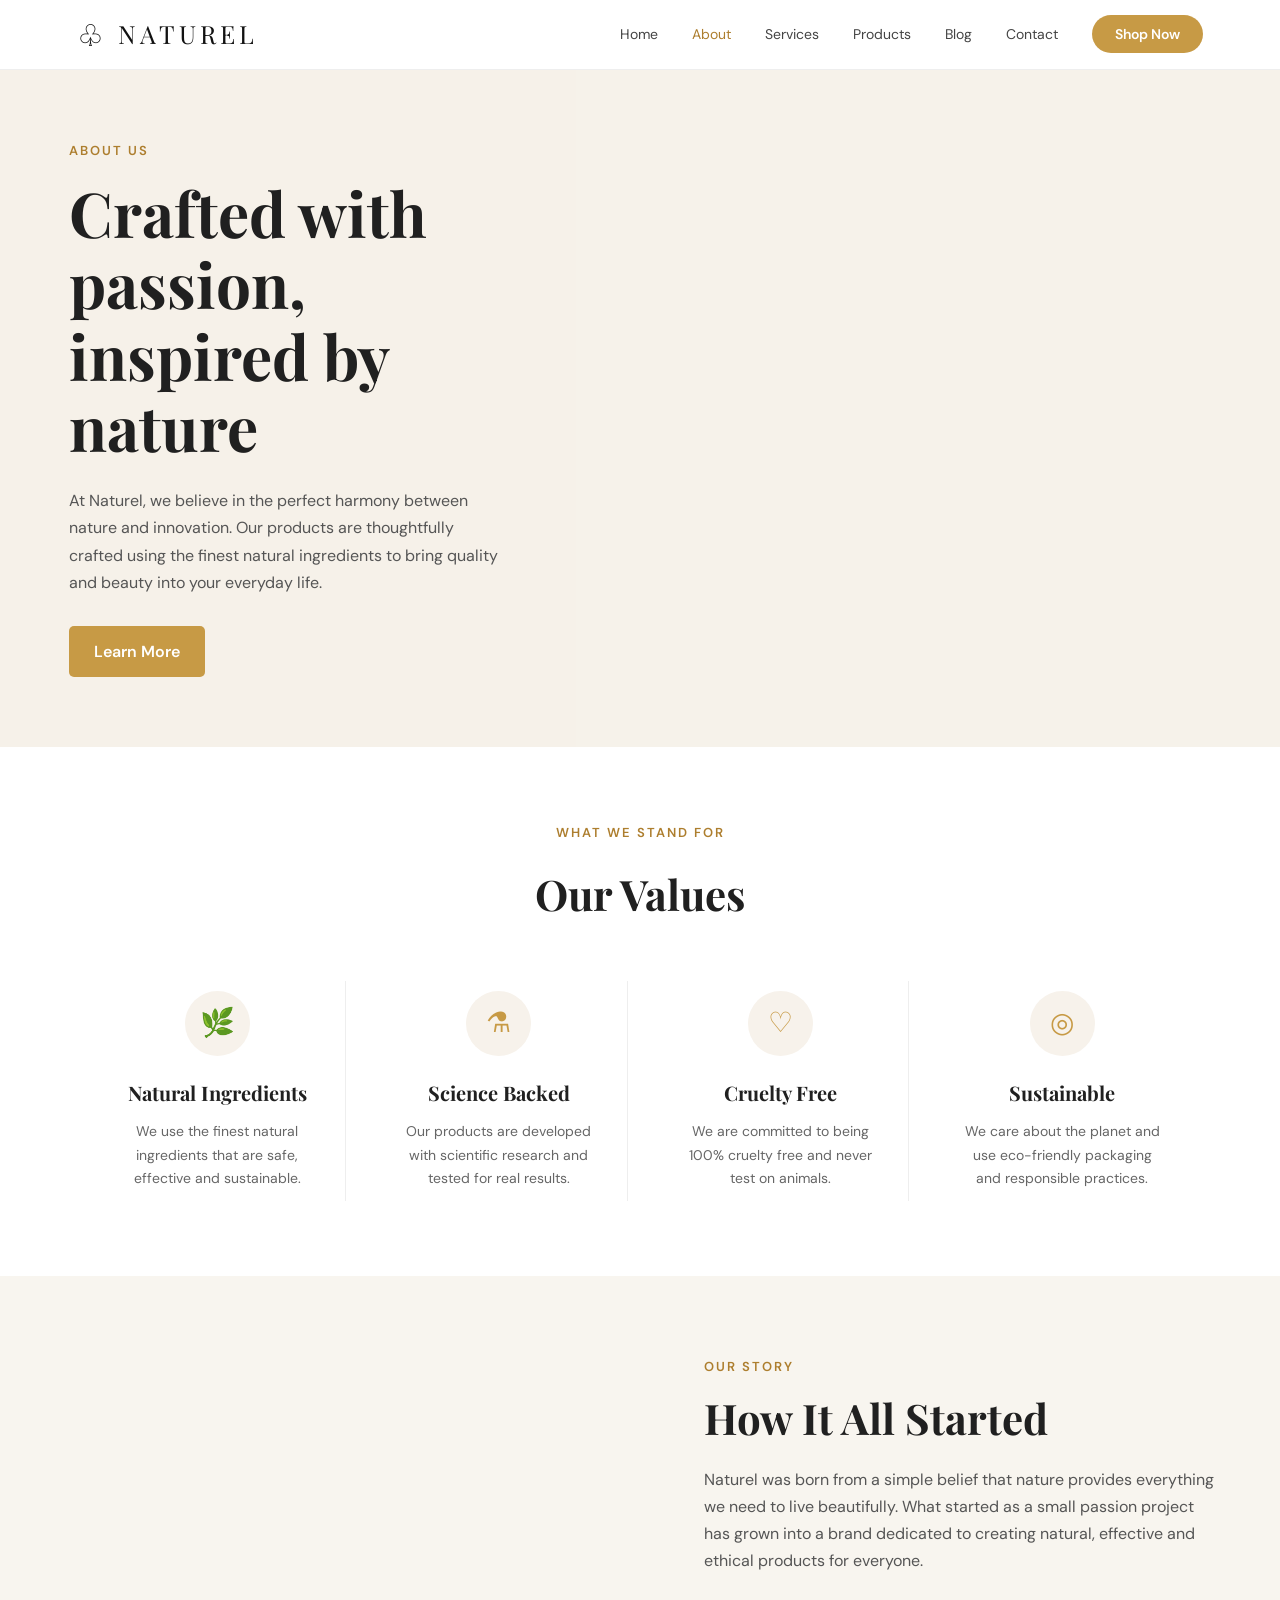
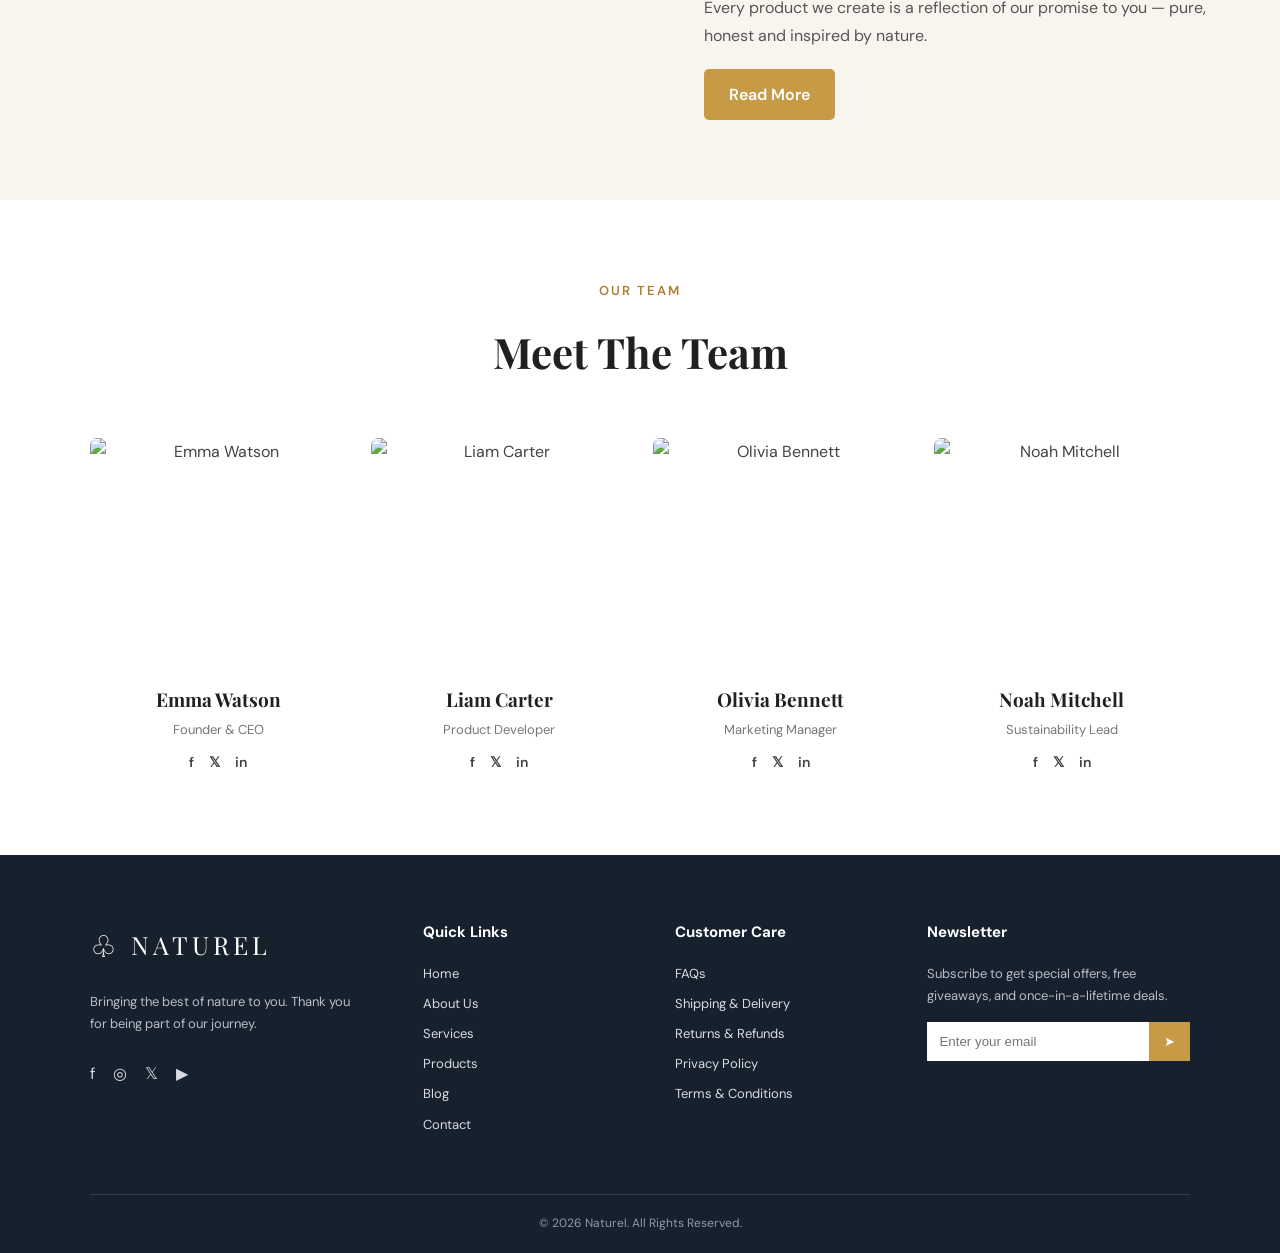
==== index.html @ 74952aab "create file" ====
<!DOCTYPE html>
<html lang="en">

<head>
    <meta charset="UTF-8">
    <meta name="viewport" content="width=device-width, initial-scale=1.0">
    <title>About Us | Naturel</title>

    <link rel="preconnect" href="https://fonts.googleapis.com">
    <link rel="preconnect" href="https://fonts.gstatic.com" crossorigin>
    <link
        href="https://fonts.googleapis.com/css2?family=DM+Sans:wght@400;500;600;700&family=Playfair+Display:wght@500;600;700&display=swap"
        rel="stylesheet">
    <link rel="stylesheet" href="style.css">
</head>

<body>

    <!-- NAVIGATION -->
    <nav class="navbar">
        <a href="#" class="logo">
            <span class="logo-icon">♧</span>
            NATUREL
        </a>

        <ul class="nav-links">
            <li><a href="#">Home</a></li>
            <li><a href="#" class="active">About</a></li>
            <li><a href="#">Services</a></li>
            <li><a href="#">Products</a></li>
            <li><a href="#">Blog</a></li>
            <li><a href="#">Contact</a></li>
            <li><a href="#" class="shop-btn">Shop Now</a></li>
        </ul>
    </nav>


    <!-- HERO -->
    <section class="hero">
        <div class="hero-content">
            <div class="eyebrow">ABOUT US</div>

            <h1>
                Crafted with passion,
                inspired by nature
            </h1>

            <p>
                At Naturel, we believe in the perfect harmony between
                nature and innovation. Our products are thoughtfully
                crafted using the finest natural ingredients to bring
                quality and beauty into your everyday life.
            </p>

            <a href="#story" class="primary-btn">Learn More</a>
        </div>

        <div class="hero-image"></div>
    </section>


    <!-- VALUES -->
    <section class="values">
        <div class="eyebrow">WHAT WE STAND FOR</div>
        <h2 class="section-title">Our Values</h2>

        <div class="values-grid">

            <div class="value-card">
                <div class="value-icon">🌿</div>
                <h3>Natural Ingredients</h3>
                <p>
                    We use the finest natural ingredients that are
                    safe, effective and sustainable.
                </p>
            </div>

            <div class="value-card">
                <div class="value-icon">⚗</div>
                <h3>Science Backed</h3>
                <p>
                    Our products are developed with scientific research
                    and tested for real results.
                </p>
            </div>

            <div class="value-card">
                <div class="value-icon">♡</div>
                <h3>Cruelty Free</h3>
                <p>
                    We are committed to being 100% cruelty free and
                    never test on animals.
                </p>
            </div>

            <div class="value-card">
                <div class="value-icon">◎</div>
                <h3>Sustainable</h3>
                <p>
                    We care about the planet and use eco-friendly
                    packaging and responsible practices.
                </p>
            </div>

        </div>
    </section>


    <!-- STORY -->
    <section class="story" id="story">

        <div class="story-image"></div>

        <div class="story-content">
            <div class="eyebrow">OUR STORY</div>

            <h2>How It All Started</h2>

            <p>
                Naturel was born from a simple belief that nature
                provides everything we need to live beautifully.
                What started as a small passion project has grown
                into a brand dedicated to creating natural,
                effective and ethical products for everyone.
            </p>

            <p>
                Every product we create is a reflection of our
                promise to you — pure, honest and inspired by nature.
            </p>

            <a href="#" class="primary-btn">Read More</a>
        </div>

    </section>


    <!-- TEAM -->
    <section class="team">

        <div class="eyebrow">OUR TEAM</div>
        <h2 class="section-title">Meet The Team</h2>

        <div class="team-grid">

            <div class="team-member">
                <img src="https://images.unsplash.com/photo-1551836022-d5d88e9218df?auto=format&fit=crop&w=700&q=85"
                    alt="Emma Watson">
                <h3>Emma Watson</h3>
                <div class="role">Founder & CEO</div>
                <div class="socials">
                    <a href="#">f</a>
                    <a href="#">𝕏</a>
                    <a href="#">in</a>
                </div>
            </div>

            <div class="team-member">
                <img src="https://images.unsplash.com/photo-1560250097-0b93528c311a?auto=format&fit=crop&w=700&q=85"
                    alt="Liam Carter">
                <h3>Liam Carter</h3>
                <div class="role">Product Developer</div>
                <div class="socials">
                    <a href="#">f</a>
                    <a href="#">𝕏</a>
                    <a href="#">in</a>
                </div>
            </div>

            <div class="team-member">
                <img src="https://images.unsplash.com/photo-1556761175-b413da4baf72?auto=format&fit=crop&w=700&q=85"
                    alt="Olivia Bennett">
                <h3>Olivia Bennett</h3>
                <div class="role">Marketing Manager</div>
                <div class="socials">
                    <a href="#">f</a>
                    <a href="#">𝕏</a>
                    <a href="#">in</a>
                </div>
            </div>

            <div class="team-member">
                <img src="https://images.unsplash.com/photo-1519085360753-af0119f7cbe7?auto=format&fit=crop&w=700&q=85"
                    alt="Noah Mitchell">
                <h3>Noah Mitchell</h3>
                <div class="role">Sustainability Lead</div>
                <div class="socials">
                    <a href="#">f</a>
                    <a href="#">𝕏</a>
                    <a href="#">in</a>
                </div>
            </div>

        </div>
    </section>


    <!-- FOOTER -->
    <footer>

        <div class="footer-grid">

            <div>
                <div class="logo footer-logo">
                    <span class="logo-icon">♧</span>
                    NATUREL
                </div>

                <p>
                    Bringing the best of nature to you.
                    Thank you for being part of our journey.
                </p>

                <div class="footer-socials">
                    <a href="#">f</a>
                    <a href="#">◎</a>
                    <a href="#">𝕏</a>
                    <a href="#">▶</a>
                </div>
            </div>


            <div>
                <h3>Quick Links</h3>

                <ul class="footer-links">
                    <li><a href="#">Home</a></li>
                    <li><a href="#">About Us</a></li>
                    <li><a href="#">Services</a></li>
                    <li><a href="#">Products</a></li>
                    <li><a href="#">Blog</a></li>
                    <li><a href="#">Contact</a></li>
                </ul>
            </div>


            <div>
                <h3>Customer Care</h3>

                <ul class="footer-links">
                    <li><a href="#">FAQs</a></li>
                    <li><a href="#">Shipping & Delivery</a></li>
                    <li><a href="#">Returns & Refunds</a></li>
                    <li><a href="#">Privacy Policy</a></li>
                    <li><a href="#">Terms & Conditions</a></li>
                </ul>
            </div>


            <div class="newsletter">
                <h3>Newsletter</h3>

                <p>
                    Subscribe to get special offers, free giveaways,
                    and once-in-a-lifetime deals.
                </p>

                <form class="newsletter-form">
                    <input type="email" placeholder="Enter your email" required>

                    <button type="submit">➤</button>
                </form>
            </div>

        </div>

        <div class="copyright">
            © 2026 Naturel. All Rights Reserved.
        </div>

    </footer>

</body>

</html>
---- style.css ----
* {
    margin: 0;
    padding: 0;
    box-sizing: border-box;
}

:root {
    --gold: #c79a45;
    --gold-dark: #ad7e2e;
    --dark: #17202d;
    --text: #444;
    --cream: #f6f1e9;
    --light: #fafafa;
    --white: #fff;
}

body {
    font-family: "DM Sans", sans-serif;
    color: var(--text);
    line-height: 1.7;
    background: var(--white);
}

h1,
h2,
h3 {
    font-family: "Playfair Display", serif;
    color: #202020;
}

a {
    text-decoration: none;
    color: inherit;
}

img {
    display: block;
    width: 100%;
    object-fit: cover;
}

/* NAVIGATION */
.navbar {
    height: 70px;
    display: flex;
    align-items: center;
    justify-content: space-between;
    padding: 0 6%;
    background: white;
    border-bottom: 1px solid #eee;
    position: sticky;
    top: 0;
    z-index: 1000;
}

.logo {
    display: flex;
    align-items: center;
    gap: 10px;
    font-family: "Playfair Display", serif;
    font-size: 25px;
    letter-spacing: 4px;
    color: #111;
}

.logo-icon {
    font-size: 30px;
}

.nav-links {
    display: flex;
    align-items: center;
    gap: 34px;
    list-style: none;
    font-size: 14px;
}

.nav-links a {
    transition: .3s;
}

.nav-links a:hover,
.nav-links .active {
    color: var(--gold-dark);
}

.shop-btn {
    background: var(--gold);
    color: white !important;
    padding: 10px 23px;
    border-radius: 25px;
    font-weight: 600;
}

.shop-btn:hover {
    background: var(--gold-dark);
}

/* HERO */
.hero {
    min-height: 500px;
    display: grid;
    grid-template-columns: 45% 55%;
    background: var(--cream);
}

.hero-content {
    display: flex;
    flex-direction: column;
    justify-content: center;
    padding: 70px 12%;
}

.eyebrow {
    color: var(--gold-dark);
    font-size: 13px;
    font-weight: 600;
    letter-spacing: 2px;
    margin-bottom: 15px;
}

.hero h1 {
    font-size: clamp(42px, 5vw, 62px);
    line-height: 1.15;
    margin-bottom: 25px;
}

.hero p {
    max-width: 530px;
    font-size: 16px;
    color: #555;
    margin-bottom: 30px;
}

.primary-btn {
    display: inline-block;
    width: fit-content;
    background: var(--gold);
    color: white;
    padding: 12px 25px;
    border-radius: 5px;
    font-weight: 600;
    transition: .3s;
}

.primary-btn:hover {
    background: var(--gold-dark);
    transform: translateY(-2px);
}

.hero-image {
    min-height: 500px;
    background:
        linear-gradient(rgba(255, 255, 255, .05), rgba(255, 255, 255, .05)),
        url("https://images.unsplash.com/photo-1608571423902-eed4a5ad8108?auto=format&fit=crop&w=1400&q=85") center/cover;
}

/* VALUES */
.values {
    padding: 75px 7%;
    text-align: center;
}

.section-title {
    font-size: 42px;
    margin-bottom: 50px;
}

.values-grid {
    max-width: 1200px;
    margin: auto;
    display: grid;
    grid-template-columns: repeat(4, 1fr);
    gap: 25px;
}

.value-card {
    padding: 10px 25px;
    border-right: 1px solid #eee;
}

.value-card:last-child {
    border-right: none;
}

.value-icon {
    width: 65px;
    height: 65px;
    margin: 0 auto 20px;
    display: flex;
    justify-content: center;
    align-items: center;
    background: #f7f2eb;
    border-radius: 50%;
    color: var(--gold);
    font-size: 28px;
}

.value-card h3 {
    font-size: 20px;
    margin-bottom: 10px;
}

.value-card p {
    font-size: 14px;
    color: #666;
}

/* STORY */
.story {
    display: grid;
    grid-template-columns: 1fr 1fr;
    background: #f8f5ef;
}

.story-image {
    min-height: 480px;
    background:
        url("https://images.unsplash.com/photo-1611930022073-b7a4ba5fcccd?auto=format&fit=crop&w=1200&q=85") center/cover;
}

.story-content {
    padding: 80px 10%;
    display: flex;
    flex-direction: column;
    justify-content: center;
}

.story-content h2 {
    font-size: 42px;
    line-height: 1.2;
    margin-bottom: 22px;
}

.story-content p {
    margin-bottom: 20px;
    color: #555;
}

/* TEAM */
.team {
    padding: 80px 7%;
    text-align: center;
}

.team-grid {
    max-width: 1100px;
    margin: auto;
    display: grid;
    grid-template-columns: repeat(4, 1fr);
    gap: 25px;
}

.team-member img {
    height: 230px;
    border-radius: 7px;
    margin-bottom: 15px;
}

.team-member h3 {
    font-size: 19px;
    margin-bottom: 3px;
}

.role {
    font-size: 13px;
    color: #777;
    margin-bottom: 10px;
}

.socials {
    display: flex;
    justify-content: center;
    gap: 15px;
    font-weight: 600;
    font-size: 14px;
}

.socials a:hover {
    color: var(--gold);
}

/* FOOTER */
footer {
    background: var(--dark);
    color: #d8dce2;
    padding: 65px 7% 20px;
}

.footer-grid {
    max-width: 1200px;
    margin: auto;
    display: grid;
    grid-template-columns: 1.4fr 1fr 1fr 1.3fr;
    gap: 50px;
}

.footer-logo {
    color: white;
    margin-bottom: 20px;
}

footer h3 {
    color: white;
    font-family: "DM Sans", sans-serif;
    font-size: 15px;
    margin-bottom: 18px;
}

footer p {
    font-size: 13px;
    color: #b9bec6;
    max-width: 260px;
}

.footer-links {
    list-style: none;
}

.footer-links li {
    margin-bottom: 8px;
    font-size: 13px;
}

.footer-links a:hover {
    color: var(--gold);
}

.newsletter p {
    margin-bottom: 15px;
}

.newsletter-form {
    display: flex;
}

.newsletter-form input {
    width: 100%;
    padding: 12px;
    border: none;
    outline: none;
}

.newsletter-form button {
    width: 50px;
    border: none;
    background: var(--gold);
    color: white;
    cursor: pointer;
}

.footer-socials {
    display: flex;
    gap: 18px;
    margin-top: 25px;
}

.copyright {
    max-width: 1200px;
    margin: 50px auto 0;
    padding-top: 18px;
    border-top: 1px solid #343c48;
    text-align: center;
    font-size: 12px;
    color: #9299a4;
}

/* MOBILE */
@media (max-width: 900px) {
    .nav-links {
        display: none;
    }

    .hero,
    .story {
        grid-template-columns: 1fr;
    }

    .hero-content {
        padding: 60px 8%;
    }

    .hero-image {
        min-height: 380px;
    }

    .values-grid,
    .team-grid {
        grid-template-columns: repeat(2, 1fr);
    }

    .value-card:nth-child(2) {
        border-right: none;
    }

    .footer-grid {
        grid-template-columns: repeat(2, 1fr);
    }
}

@media (max-width: 600px) {
    .navbar {
        padding: 0 5%;
    }

    .logo {
        font-size: 21px;
    }

    .shop-btn {
        padding: 8px 15px;
        font-size: 12px;
    }

    .hero h1 {
        font-size: 40px;
    }

    .values,
    .team {
        padding: 55px 6%;
    }

    .section-title,
    .story-content h2 {
        font-size: 34px;
    }

    .values-grid,
    .team-grid,
    .footer-grid {
        grid-template-columns: 1fr;
    }

    .value-card {
        border-right: none;
        border-bottom: 1px solid #eee;
        padding-bottom: 25px;
    }

    .value-card:last-child {
        border-bottom: none;
    }

    .story-content {
        padding: 55px 8%;
    }

    .story-image {
        min-height: 330px;
    }

    .team-member img {
        height: 280px;
    }

    footer {
        padding: 50px 8% 20px;
    }
}
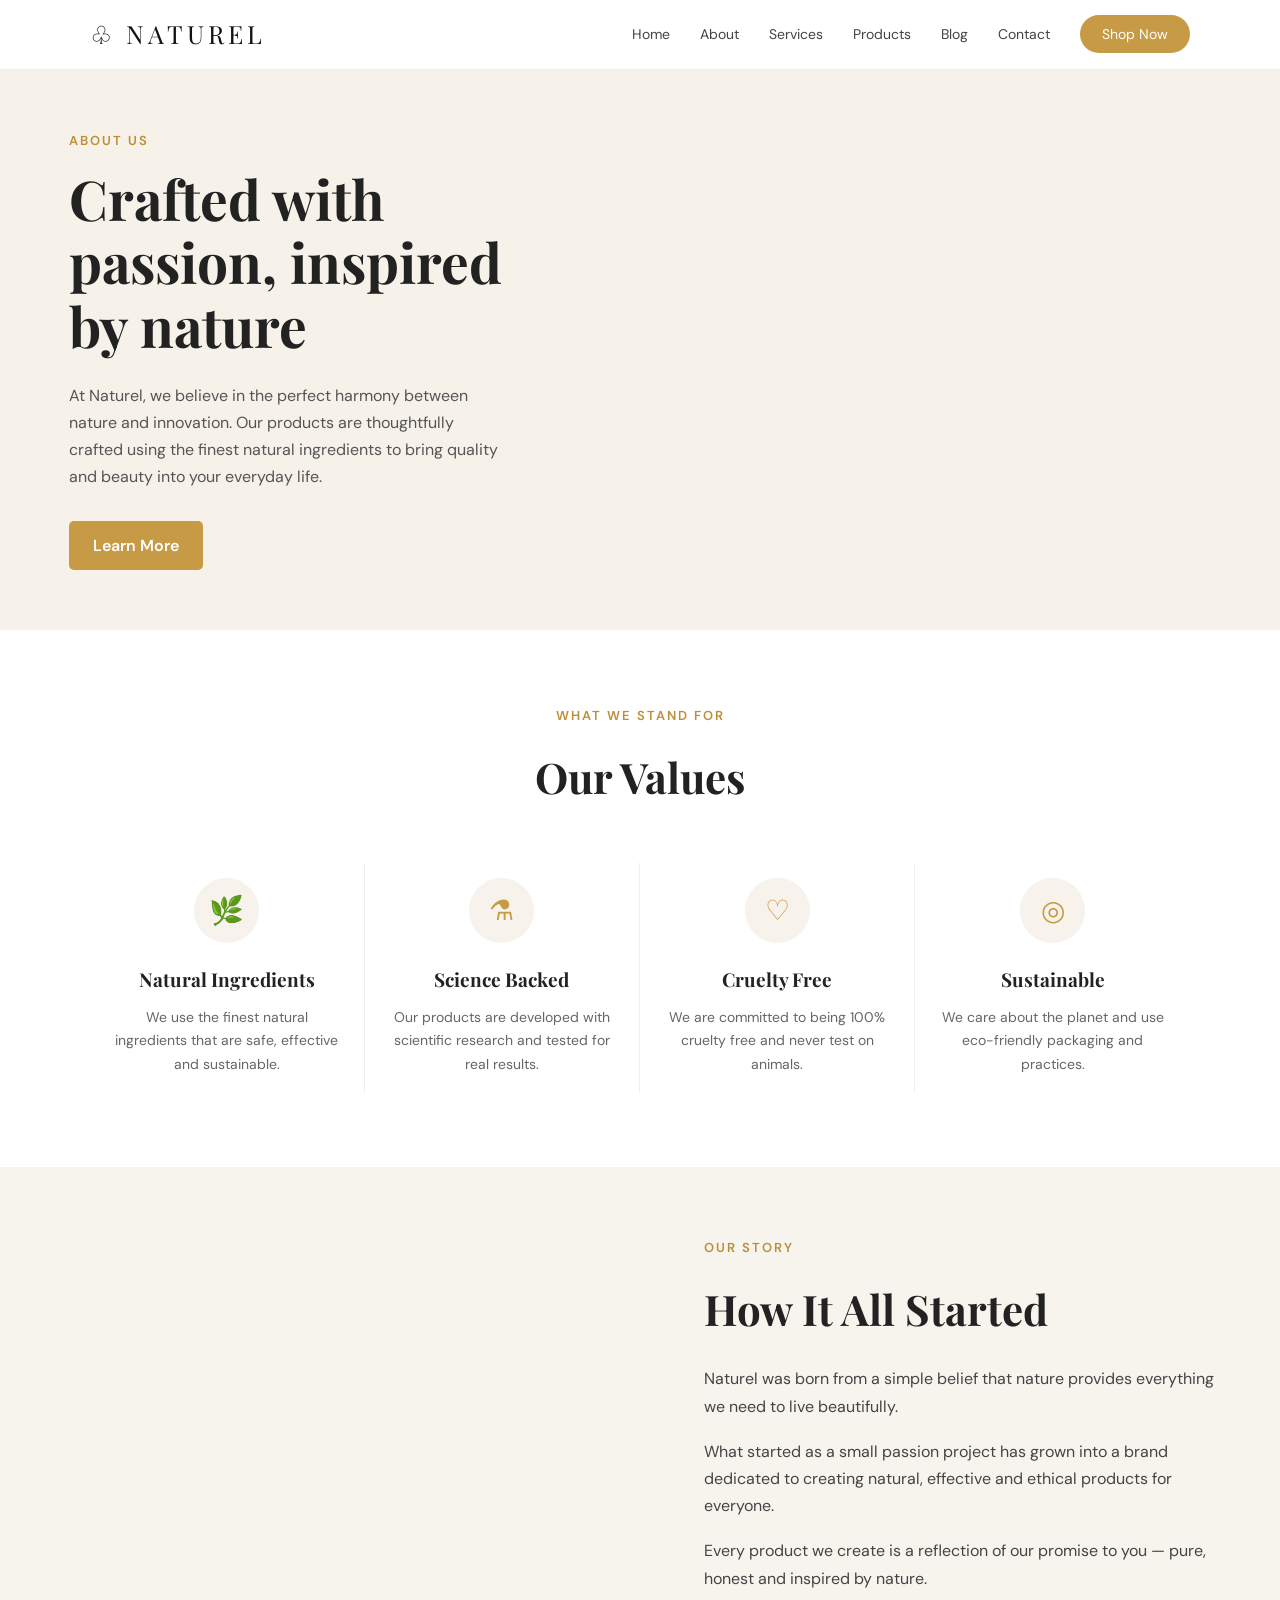
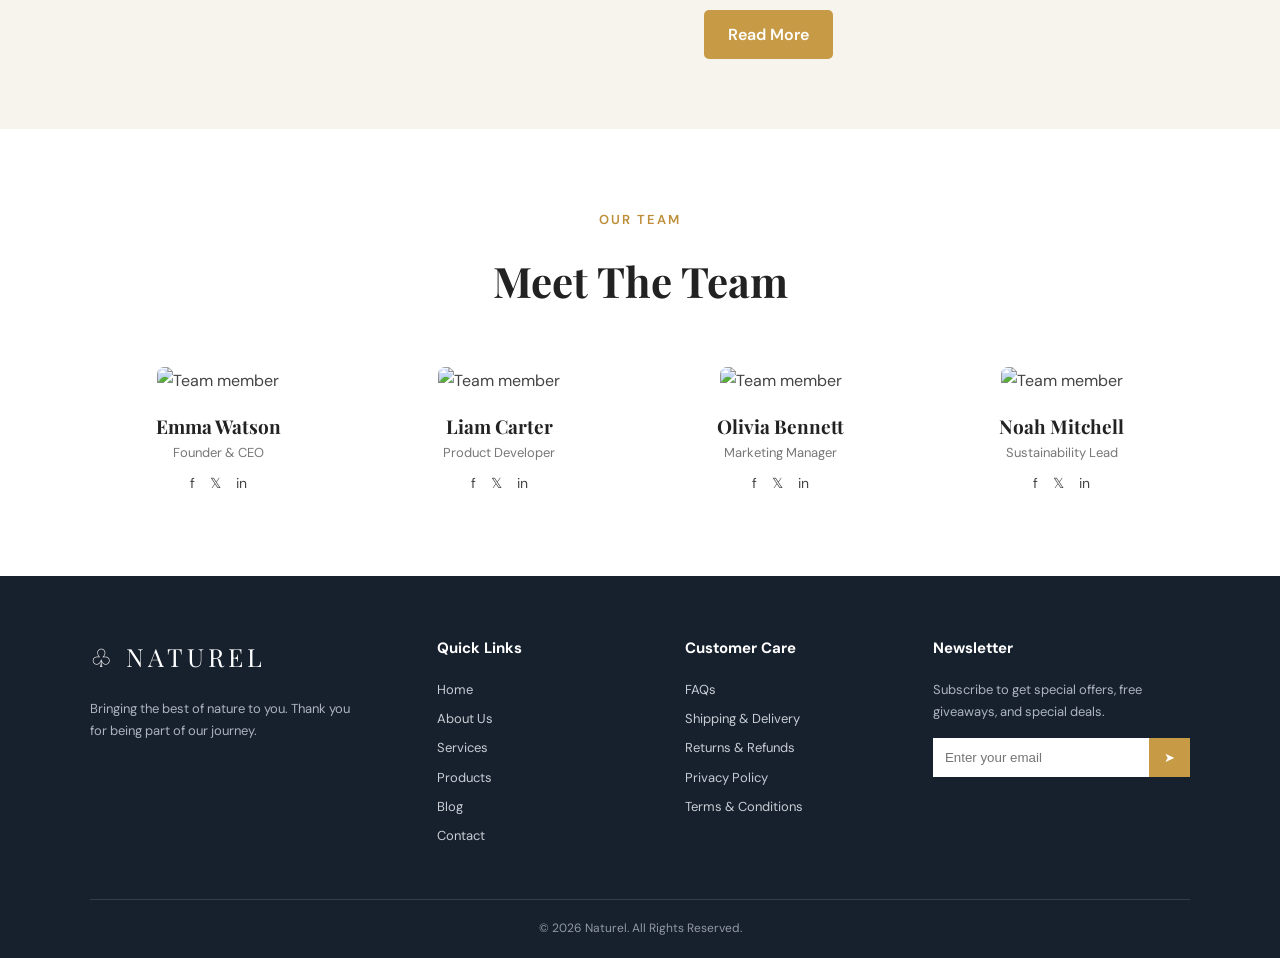
==== commit 1c798613: "create file branch" ====
--- a/index.html
+++ b/index.html
@@ -4,41 +4,427 @@
 <head>
     <meta charset="UTF-8">
     <meta name="viewport" content="width=device-width, initial-scale=1.0">
-    <title>About Us | Naturel</title>
+    <title>About Us - Naturel</title>
 
     <link rel="preconnect" href="https://fonts.googleapis.com">
     <link rel="preconnect" href="https://fonts.gstatic.com" crossorigin>
     <link
         href="https://fonts.googleapis.com/css2?family=DM+Sans:wght@400;500;600;700&family=Playfair+Display:wght@500;600;700&display=swap"
         rel="stylesheet">
-    <link rel="stylesheet" href="style.css">
+
+    <style>
+        * {
+            margin: 0;
+            padding: 0;
+            box-sizing: border-box;
+        }
+
+        body {
+            font-family: "DM Sans", sans-serif;
+            color: #444;
+            line-height: 1.7;
+            background: #fff;
+        }
+
+        h1,
+        h2,
+        h3 {
+            font-family: "Playfair Display", serif;
+            color: #222;
+        }
+
+        a {
+            text-decoration: none;
+            color: inherit;
+        }
+
+        /* NAVBAR */
+        .navbar {
+            height: 70px;
+            display: flex;
+            justify-content: space-between;
+            align-items: center;
+            padding: 0 7%;
+            border-bottom: 1px solid #eee;
+            background: white;
+        }
+
+        .logo {
+            font-family: "Playfair Display", serif;
+            font-size: 25px;
+            letter-spacing: 4px;
+            color: #111;
+        }
+
+        .nav-links {
+            display: flex;
+            align-items: center;
+            gap: 30px;
+            list-style: none;
+            font-size: 14px;
+        }
+
+        .nav-links a:hover {
+            color: #bd8d38;
+        }
+
+        .shop-btn {
+            background: #c79a45;
+            color: white !important;
+            padding: 10px 22px;
+            border-radius: 25px;
+        }
+
+        /* HERO */
+        .hero {
+            display: grid;
+            grid-template-columns: 45% 55%;
+            min-height: 500px;
+            background: #f6f1e9;
+        }
+
+        .hero-content {
+            display: flex;
+            flex-direction: column;
+            justify-content: center;
+            padding: 60px 12%;
+        }
+
+        .small-title {
+            color: #bd8d38;
+            font-size: 13px;
+            font-weight: 600;
+            letter-spacing: 2px;
+            margin-bottom: 15px;
+        }
+
+        .hero h1 {
+            font-size: 55px;
+            line-height: 1.15;
+            margin-bottom: 25px;
+        }
+
+        .hero p {
+            max-width: 520px;
+            margin-bottom: 30px;
+            color: #555;
+        }
+
+        .button {
+            display: inline-block;
+            width: fit-content;
+            background: #c79a45;
+            color: white;
+            padding: 11px 24px;
+            border-radius: 5px;
+            font-weight: 600;
+        }
+
+        .button:hover {
+            background: #a97b2e;
+        }
+
+        .hero-image {
+            background-image: url("https://images.unsplash.com/photo-1608571423902-eed4a5ad8108?auto=format&fit=crop&w=1400&q=85"
+                );
+            background-size: cover;
+            background-position: center;
+        }
+
+        /* VALUES */
+        .values {
+            padding: 75px 7%;
+            text-align: center;
+        }
+
+        .values h2,
+        .team h2 {
+            font-size: 42px;
+            margin-bottom: 50px;
+        }
+
+        .values-grid {
+            display: grid;
+            grid-template-columns: repeat(4, 1fr);
+            max-width: 1200px;
+            margin: auto;
+        }
+
+        .value {
+            padding: 15px 25px;
+            border-right: 1px solid #eee;
+        }
+
+        .value:last-child {
+            border-right: none;
+        }
+
+        .icon {
+            width: 65px;
+            height: 65px;
+            display: flex;
+            justify-content: center;
+            align-items: center;
+            margin: auto;
+            margin-bottom: 20px;
+            border-radius: 50%;
+            background: #f7f2eb;
+            color: #c79a45;
+            font-size: 28px;
+        }
+
+        .value h3 {
+            font-size: 19px;
+            margin-bottom: 10px;
+        }
+
+        .value p {
+            font-size: 14px;
+            color: #666;
+        }
+
+        /* STORY */
+        .story {
+            display: grid;
+            grid-template-columns: 1fr 1fr;
+            background: #f7f4ee;
+        }
+
+        .story-image {
+            min-height: 480px;
+            background-image: url("https://images.unsplash.com/photo-1611930022073-b7a4ba5fcccd?auto=format&fit=crop&w=1200&q=85"
+                );
+            background-size: cover;
+            background-position: center;
+        }
+
+        .story-content {
+            display: flex;
+            flex-direction: column;
+            justify-content: center;
+            padding: 70px 10%;
+        }
+
+        .story-content h2 {
+            font-size: 42px;
+            margin-bottom: 20px;
+        }
+
+        .story-content p {
+            margin-bottom: 18px;
+        }
+
+        /* TEAM */
+        .team {
+            padding: 80px 7%;
+            text-align: center;
+        }
+
+        .team-grid {
+            max-width: 1100px;
+            margin: auto;
+            display: grid;
+            grid-template-columns: repeat(4, 1fr);
+            gap: 25px;
+        }
+
+        .team-member img {
+            width: 100%;
+            height: 230px;
+            object-fit: cover;
+            border-radius: 7px;
+            margin-bottom: 15px;
+        }
+
+        .team-member h3 {
+            font-size: 19px;
+        }
+
+        .role {
+            font-size: 13px;
+            color: #777;
+            margin-bottom: 8px;
+        }
+
+        .social {
+            display: flex;
+            justify-content: center;
+            gap: 15px;
+            font-size: 14px;
+        }
+
+        .social a:hover {
+            color: #c79a45;
+        }
+
+        /* FOOTER */
+        footer {
+            background: #17202d;
+            color: #c8cdd5;
+            padding: 60px 7% 20px;
+        }
+
+        .footer-grid {
+            max-width: 1200px;
+            margin: auto;
+            display: grid;
+            grid-template-columns: 1.5fr 1fr 1fr 1.3fr;
+            gap: 50px;
+        }
+
+        .footer-logo {
+            color: white;
+            margin-bottom: 20px;
+        }
+
+        footer h3 {
+            color: white;
+            font-family: "DM Sans", sans-serif;
+            font-size: 15px;
+            margin-bottom: 18px;
+        }
+
+        footer p {
+            font-size: 13px;
+            color: #adb4bf;
+            max-width: 270px;
+        }
+
+        .footer-links {
+            list-style: none;
+        }
+
+        .footer-links li {
+            margin-bottom: 7px;
+            font-size: 13px;
+        }
+
+        .footer-links a:hover {
+            color: #c79a45;
+        }
+
+        .newsletter p {
+            margin-bottom: 15px;
+        }
+
+        .newsletter-form {
+            display: flex;
+        }
+
+        .newsletter-form input {
+            width: 100%;
+            padding: 12px;
+            border: none;
+            outline: none;
+        }
+
+        .newsletter-form button {
+            width: 50px;
+            border: none;
+            background: #c79a45;
+            color: white;
+            cursor: pointer;
+        }
+
+        .copyright {
+            max-width: 1200px;
+            margin: 45px auto 0;
+            padding-top: 18px;
+            border-top: 1px solid #343d49;
+            text-align: center;
+            font-size: 12px;
+            color: #9299a4;
+        }
+
+        /* RESPONSIVE */
+        @media (max-width: 900px) {
+            .nav-links {
+                display: none;
+            }
+
+            .hero,
+            .story {
+                grid-template-columns: 1fr;
+            }
+
+            .hero-content {
+                padding: 60px 8%;
+            }
+
+            .hero-image {
+                min-height: 400px;
+            }
+
+            .values-grid,
+            .team-grid {
+                grid-template-columns: repeat(2, 1fr);
+            }
+
+            .footer-grid {
+                grid-template-columns: repeat(2, 1fr);
+            }
+        }
+
+        @media (max-width: 600px) {
+            .hero h1 {
+                font-size: 40px;
+            }
+
+            .values-grid,
+            .team-grid,
+            .footer-grid {
+                grid-template-columns: 1fr;
+            }
+
+            .value {
+                border-right: none;
+                border-bottom: 1px solid #eee;
+                padding: 25px;
+            }
+
+            .story-content {
+                padding: 55px 8%;
+            }
+
+            .team-member img {
+                height: 280px;
+            }
+
+            footer {
+                padding: 50px 8% 20px;
+            }
+        }
+    </style>
 </head>
 
 <body>
 
     <!-- NAVIGATION -->
     <nav class="navbar">
-        <a href="#" class="logo">
-            <span class="logo-icon">♧</span>
-            NATUREL
-        </a>
+
+        <div class="logo">
+            ♧ NATUREL
+        </div>
 
         <ul class="nav-links">
-            <li><a href="#">Home</a></li>
-            <li><a href="#" class="active">About</a></li>
+            <li><a href="index.html">Home</a></li>
+            <li><a href="about.html">About</a></li>
             <li><a href="#">Services</a></li>
             <li><a href="#">Products</a></li>
             <li><a href="#">Blog</a></li>
             <li><a href="#">Contact</a></li>
             <li><a href="#" class="shop-btn">Shop Now</a></li>
         </ul>
+
     </nav>
 
 
     <!-- HERO -->
     <section class="hero">
+
         <div class="hero-content">
-            <div class="eyebrow">ABOUT US</div>
+
+            <div class="small-title">ABOUT US</div>
 
             <h1>
                 Crafted with passion,
@@ -46,63 +432,74 @@
             </h1>
 
             <p>
-                At Naturel, we believe in the perfect harmony between
-                nature and innovation. Our products are thoughtfully
-                crafted using the finest natural ingredients to bring
-                quality and beauty into your everyday life.
+                At Naturel, we believe in the perfect harmony
+                between nature and innovation. Our products
+                are thoughtfully crafted using the finest
+                natural ingredients to bring quality and
+                beauty into your everyday life.
             </p>
 
-            <a href="#story" class="primary-btn">Learn More</a>
+            <a href="#story" class="button">
+                Learn More
+            </a>
+
         </div>
 
         <div class="hero-image"></div>
+
     </section>
 
 
     <!-- VALUES -->
     <section class="values">
-        <div class="eyebrow">WHAT WE STAND FOR</div>
-        <h2 class="section-title">Our Values</h2>
+
+        <div class="small-title">
+            WHAT WE STAND FOR
+        </div>
+
+        <h2>Our Values</h2>
 
         <div class="values-grid">
 
-            <div class="value-card">
-                <div class="value-icon">🌿</div>
+            <div class="value">
+                <div class="icon">🌿</div>
                 <h3>Natural Ingredients</h3>
                 <p>
-                    We use the finest natural ingredients that are
-                    safe, effective and sustainable.
+                    We use the finest natural ingredients
+                    that are safe, effective and sustainable.
                 </p>
             </div>
 
-            <div class="value-card">
-                <div class="value-icon">⚗</div>
+            <div class="value">
+                <div class="icon">⚗</div>
                 <h3>Science Backed</h3>
                 <p>
-                    Our products are developed with scientific research
-                    and tested for real results.
+                    Our products are developed with
+                    scientific research and tested for
+                    real results.
                 </p>
             </div>
 
-            <div class="value-card">
-                <div class="value-icon">♡</div>
+            <div class="value">
+                <div class="icon">♡</div>
                 <h3>Cruelty Free</h3>
                 <p>
-                    We are committed to being 100% cruelty free and
-                    never test on animals.
+                    We are committed to being 100%
+                    cruelty free and never test on animals.
                 </p>
             </div>
 
-            <div class="value-card">
-                <div class="value-icon">◎</div>
+            <div class="value">
+                <div class="icon">◎</div>
                 <h3>Sustainable</h3>
                 <p>
-                    We care about the planet and use eco-friendly
-                    packaging and responsible practices.
+                    We care about the planet and use
+                    eco-friendly packaging and practices.
                 </p>
             </div>
 
         </div>
+
     </section>
 
 
@@ -112,24 +509,36 @@
         <div class="story-image"></div>
 
         <div class="story-content">
-            <div class="eyebrow">OUR STORY</div>
+
+            <div class="small-title">
+                OUR STORY
+            </div>
 
             <h2>How It All Started</h2>
 
             <p>
-                Naturel was born from a simple belief that nature
-                provides everything we need to live beautifully.
-                What started as a small passion project has grown
-                into a brand dedicated to creating natural,
-                effective and ethical products for everyone.
+                Naturel was born from a simple belief that
+                nature provides everything we need to live
+                beautifully.
             </p>
 
             <p>
-                Every product we create is a reflection of our
-                promise to you — pure, honest and inspired by nature.
+                What started as a small passion project has
+                grown into a brand dedicated to creating
+                natural, effective and ethical products
+                for everyone.
             </p>
 
-            <a href="#" class="primary-btn">Read More</a>
+            <p>
+                Every product we create is a reflection of
+                our promise to you — pure, honest and
+                inspired by nature.
+            </p>
+
+            <a href="#" class="button">
+                Read More
+            </a>
+
         </div>
 
     </section>
@@ -138,53 +547,63 @@
     <!-- TEAM -->
     <section class="team">
 
-        <div class="eyebrow">OUR TEAM</div>
-        <h2 class="section-title">Meet The Team</h2>
+        <div class="small-title">
+            OUR TEAM
+        </div>
+
+        <h2>Meet The Team</h2>
 
         <div class="team-grid">
 
             <div class="team-member">
                 <img src="https://images.unsplash.com/photo-1551836022-d5d88e9218df?auto=format&fit=crop&w=700&q=85"
-                    alt="Emma Watson">
+                    alt="Team member">
                 <h3>Emma Watson</h3>
                 <div class="role">Founder & CEO</div>
-                <div class="socials">
+
+                <div class="social">
                     <a href="#">f</a>
                     <a href="#">𝕏</a>
                     <a href="#">in</a>
                 </div>
             </div>
 
+
             <div class="team-member">
                 <img src="https://images.unsplash.com/photo-1560250097-0b93528c311a?auto=format&fit=crop&w=700&q=85"
-                    alt="Liam Carter">
+                    alt="Team member">
                 <h3>Liam Carter</h3>
                 <div class="role">Product Developer</div>
-                <div class="socials">
+
+                <div class="social">
                     <a href="#">f</a>
                     <a href="#">𝕏</a>
                     <a href="#">in</a>
                 </div>
             </div>
 
+
             <div class="team-member">
                 <img src="https://images.unsplash.com/photo-1556761175-b413da4baf72?auto=format&fit=crop&w=700&q=85"
-                    alt="Olivia Bennett">
+                    alt="Team member">
                 <h3>Olivia Bennett</h3>
                 <div class="role">Marketing Manager</div>
-                <div class="socials">
+
+                <div class="social">
                     <a href="#">f</a>
                     <a href="#">𝕏</a>
                     <a href="#">in</a>
                 </div>
             </div>
 
+
             <div class="team-member">
                 <img src="https://images.unsplash.com/photo-1519085360753-af0119f7cbe7?auto=format&fit=crop&w=700&q=85"
-                    alt="Noah Mitchell">
+                    alt="Team member">
                 <h3>Noah Mitchell</h3>
                 <div class="role">Sustainability Lead</div>
-                <div class="socials">
+
+                <div class="social">
                     <a href="#">f</a>
                     <a href="#">𝕏</a>
                     <a href="#">in</a>
@@ -192,6 +611,7 @@
             </div>
 
         </div>
+
     </section>
 
 
@@ -202,21 +622,13 @@
 
             <div>
                 <div class="logo footer-logo">
-                    <span class="logo-icon">♧</span>
-                    NATUREL
+                    ♧ NATUREL
                 </div>
 
                 <p>
                     Bringing the best of nature to you.
                     Thank you for being part of our journey.
                 </p>
-
-                <div class="footer-socials">
-                    <a href="#">f</a>
-                    <a href="#">◎</a>
-                    <a href="#">𝕏</a>
-                    <a href="#">▶</a>
-                </div>
             </div>
 
 
@@ -224,8 +636,8 @@
                 <h3>Quick Links</h3>
 
                 <ul class="footer-links">
-                    <li><a href="#">Home</a></li>
-                    <li><a href="#">About Us</a></li>
+                    <li><a href="index.html">Home</a></li>
+                    <li><a href="about.html">About Us</a></li>
                     <li><a href="#">Services</a></li>
                     <li><a href="#">Products</a></li>
                     <li><a href="#">Blog</a></li>
@@ -248,11 +660,12 @@
 
 
             <div class="newsletter">
+
                 <h3>Newsletter</h3>
 
                 <p>
-                    Subscribe to get special offers, free giveaways,
-                    and once-in-a-lifetime deals.
+                    Subscribe to get special offers,
+                    free giveaways, and special deals.
                 </p>
 
                 <form class="newsletter-form">
@@ -260,9 +673,11 @@
 
                     <button type="submit">➤</button>
                 </form>
-            </div>
-
-        </div>
+
+            </div>
+
+        </div>
+
 
         <div class="copyright">
             © 2026 Naturel. All Rights Reserved.
